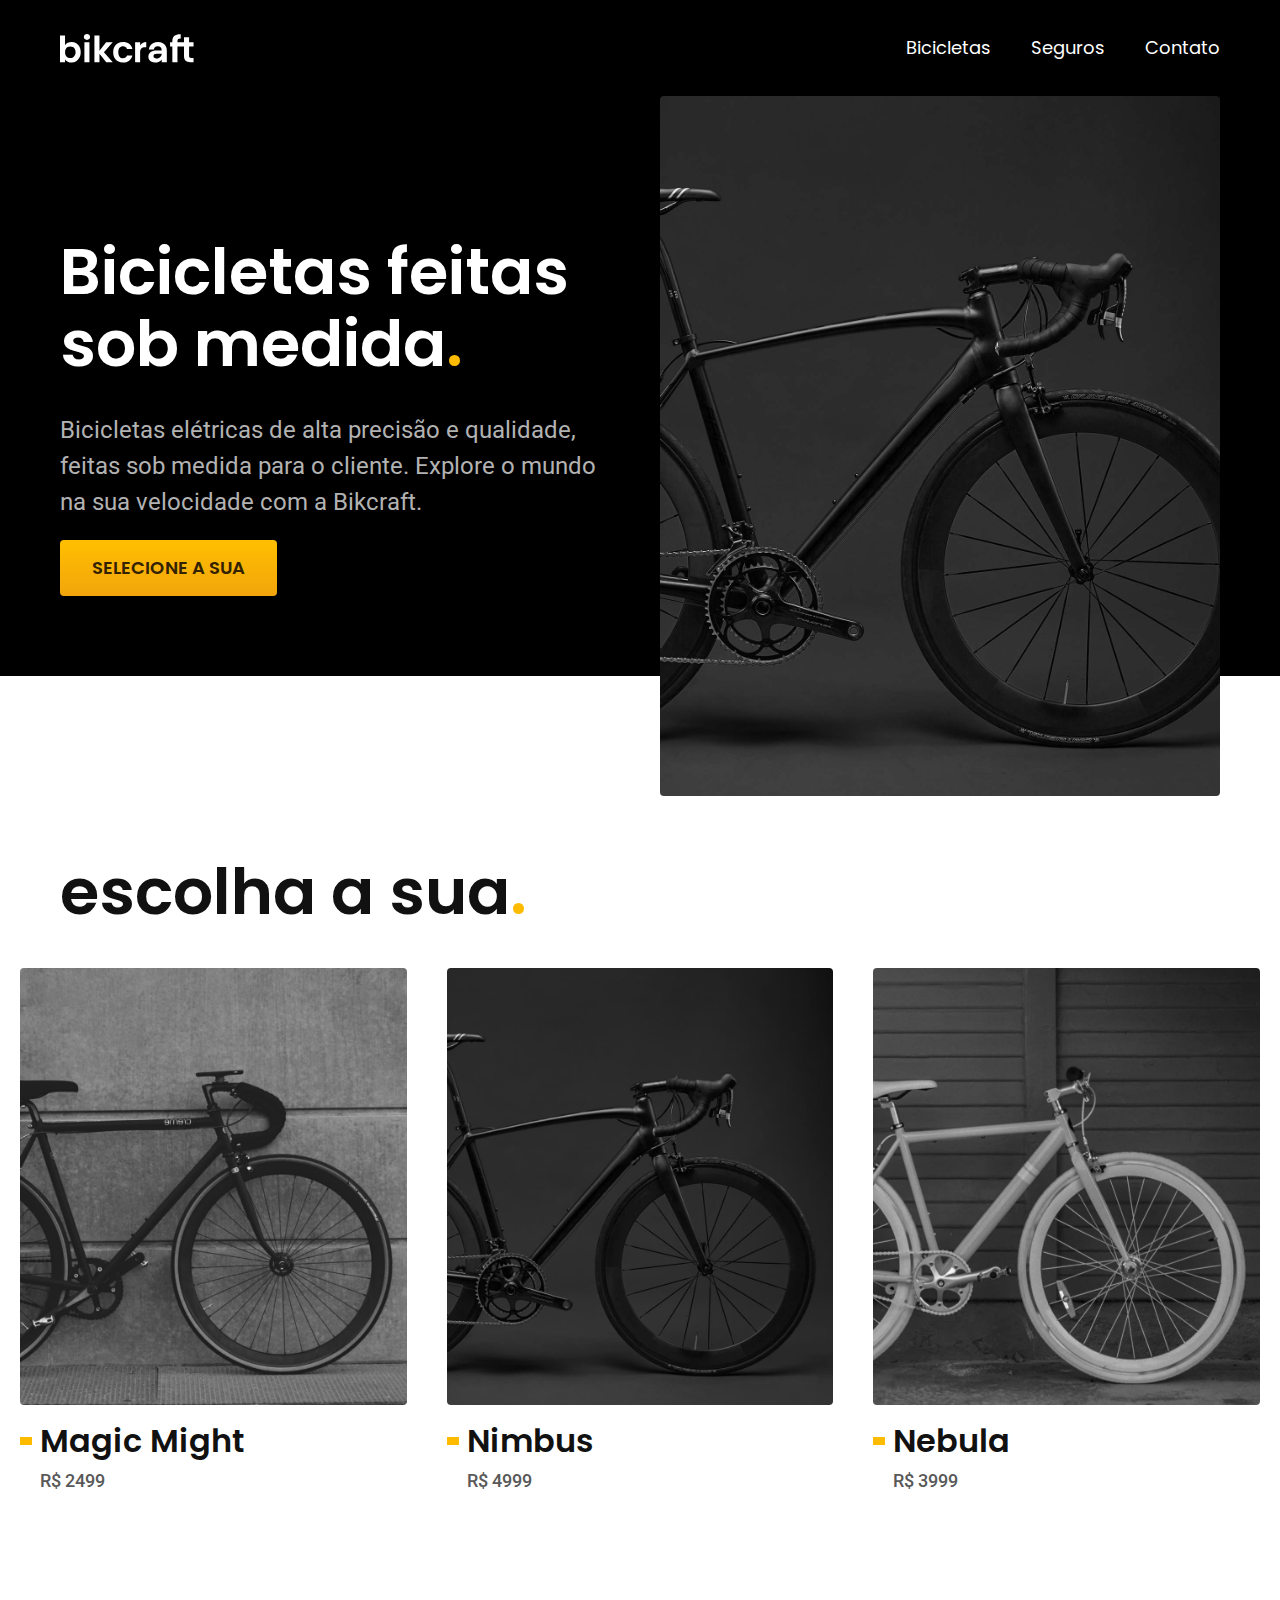
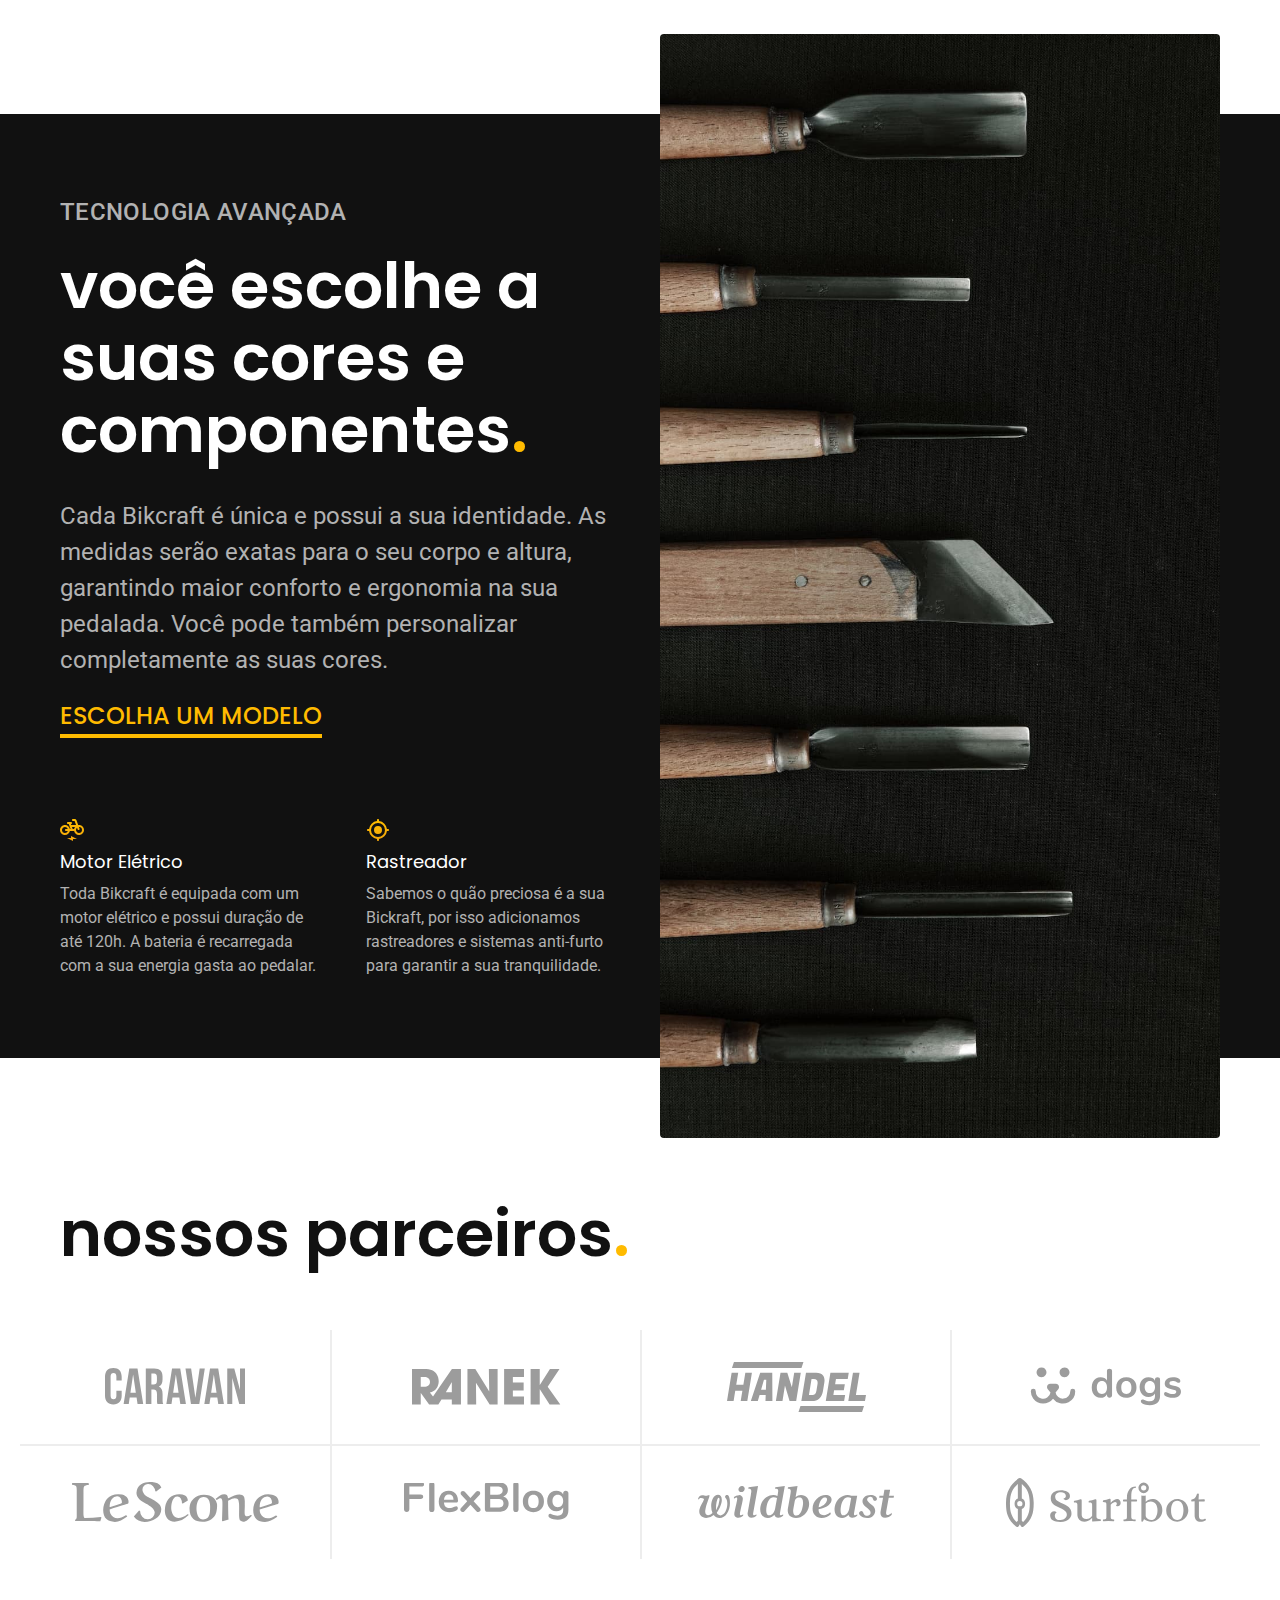
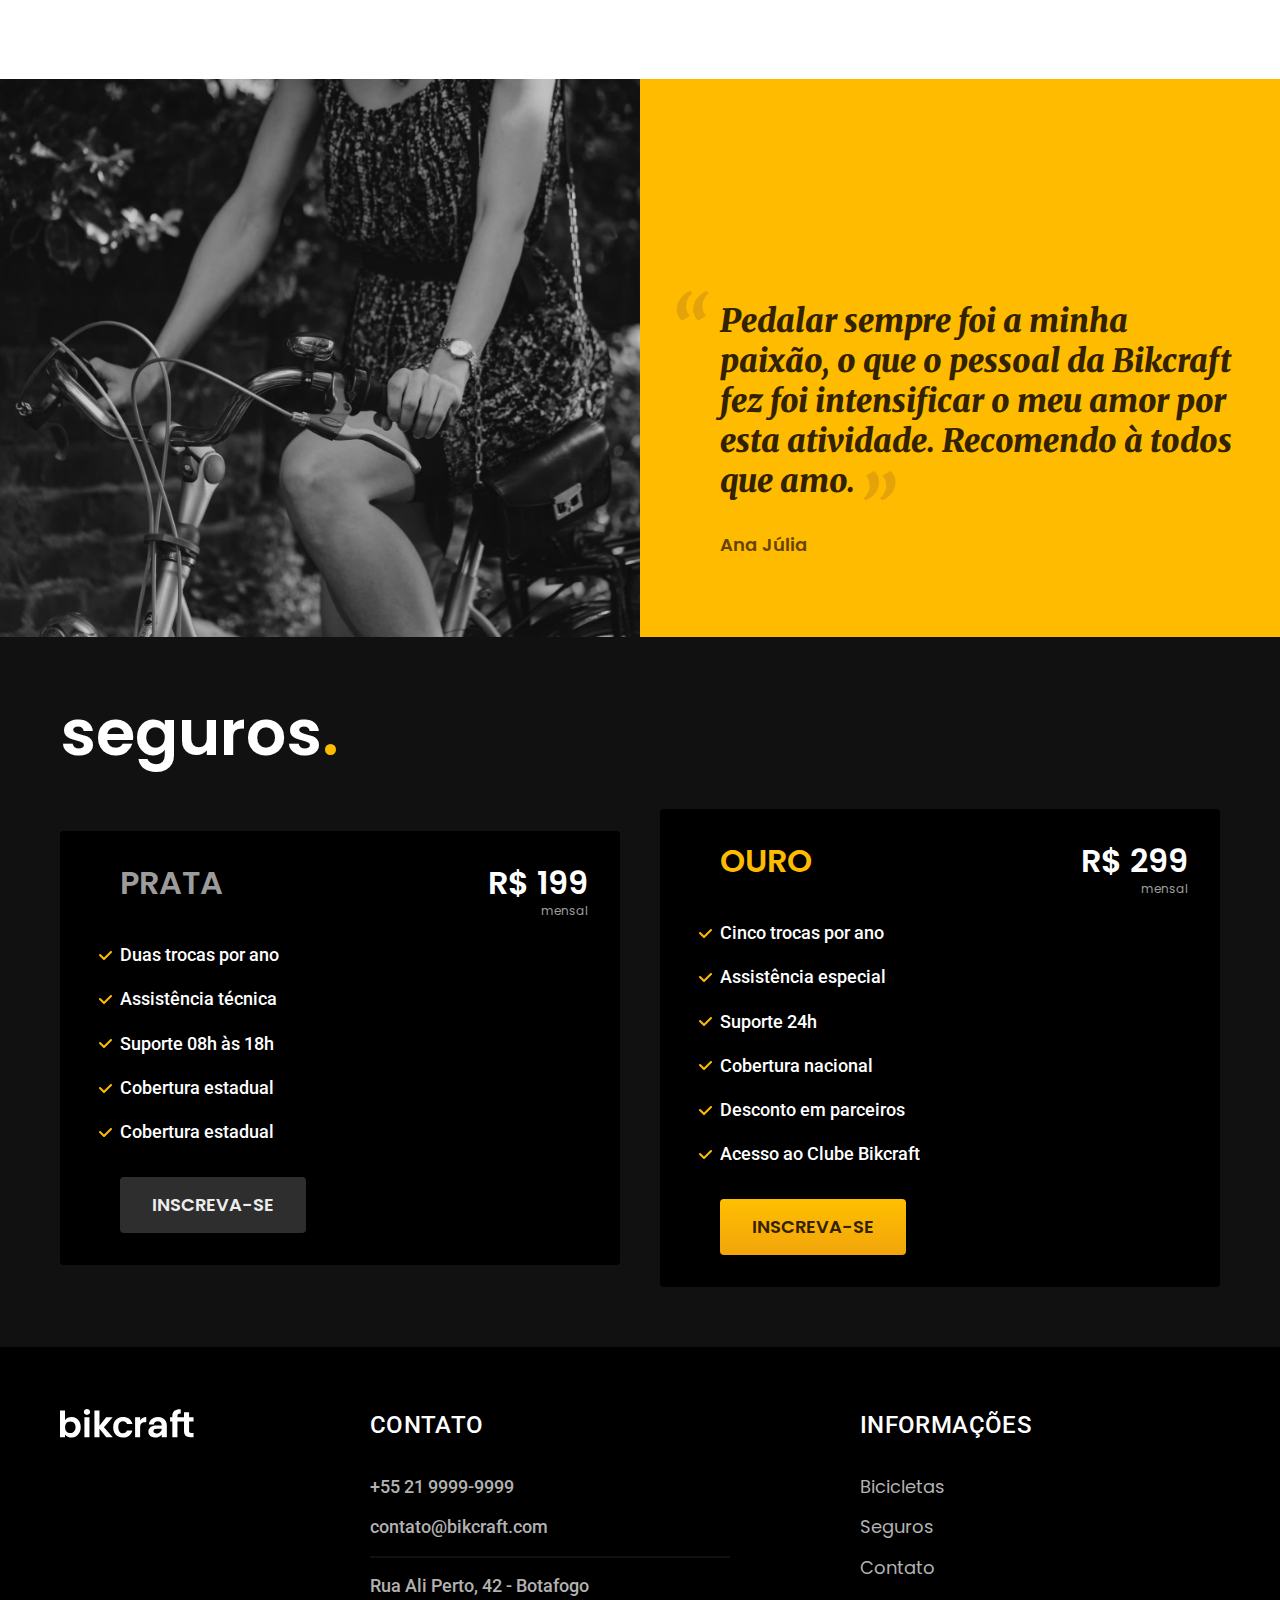
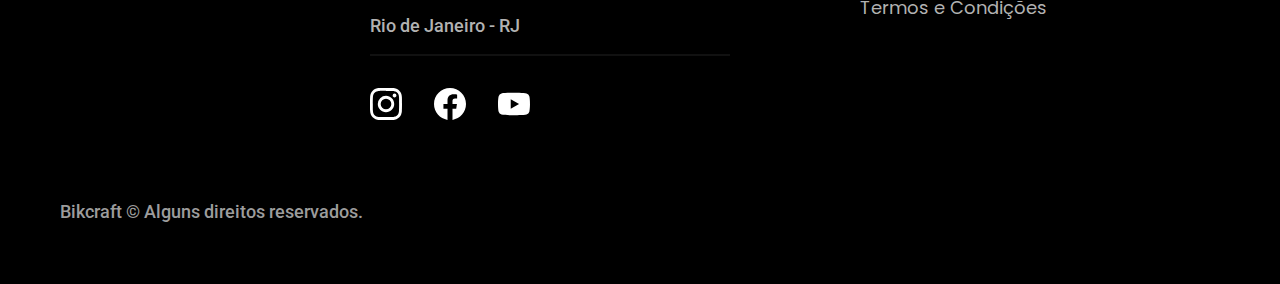
==== index.html @ 907025be "other bicicles included" ====
<!DOCTYPE html>
<html lang="en">
<head>
  <meta charset="UTF-8">
  <meta http-equiv="X-UA-Compatible" content="IE=edge">
  <meta name="viewport" content="width=device-width, initial-scale=1.0">
  <meta name="description" content="Bicicletas elétricas de alta precisão e qualidade,
  feitas sob medida para o cliente. Explore o mundo na sua velocidade com a Bikcraft.">

  <link rel="stylesheet" href="./src/css/style.css">

  <link rel="preconnect" href="https://fonts.googleapis.com">
  <link rel="preconnect" href="https://fonts.gstatic.com" crossorigin>
  <link href="https://fonts.googleapis.com/css2?family=Merriweather:ital,wght@1,900&family=Poppins:wght@400;600&family=Roboto:wght@400;500&display=swap" rel="stylesheet">

  <title>Bikcraft - Bicicletas Elétricas</title>
</head>

<body>
  <header class="header-bg">
    <div class="header container">
      <a href="./">
        <img src="./src/img/bikcraft.svg" alt="Bikcraft">
      </a>

      <nav aria-label="primaria">
        <ul class="header-menu font-1-m cor-0">
          <li><a href="./bicicletas.html">Bicicletas</a></li>
          <li><a href="./seguros.html">Seguros</a></li>
          <li><a href="./contato.html">Contato</a></li>
        </ul>
      </nav>
    </div>
  </header>

  <main class="introducao-bg">
    <div class="introducao container">
      <div class="introducao-conteudo">
        <h1 class="font-1-xxl cor-0">Bicicletas feitas sob medida<span class="cor-p1">.</span></h1>
        <p class="font-2-l cor-5">Bicicletas elétricas de alta precisão e qualidade,
        feitas sob medida para o cliente. Explore o mundo na sua velocidade com a Bikcraft.</p>
        <a class="botao" href="./bicicletas.html">Selecione a sua</a>
      </div>
      <div>
        <img src="./src/img/fotos/introducao.jpg" alt="Bicicleta elétrica preta.">
      </div>
    </div>
  </main>

  <article class="bicicletas-lista">
    <h2 class="container font-1-xxl">escolha a sua<span class="cor-p1">.</span></h2>

    <ul>
      <li>
        <a href="/bicicletas/magic.html">
          <img src="./src/img/bicicletas/magic-home.jpg" alt="Bicicleta preta">
          <h3 class="font-1-xl">Magic Might</h3>
          <span class="font-2-m cor-8">R$ 2499</span>
        </a>
      </li>
      <li>
        <a href="/bicicletas/nimbus.html">
          <img src="./src/img/bicicletas/nimbus-home.jpg" alt="Bicicleta preta">
          <h3 class="font-1-xl">Nimbus</h3>
          <span class="font-2-m cor-8">R$ 4999</span>
        </a>
      </li>
      <li>
        <a href="/bicicletas/nebula.html">
          <img src="./src/img/bicicletas/nebula-home.jpg" alt="Bicicleta preta">
          <h3 class="font-1-xl">Nebula</h3>
          <span class="font-2-m cor-8">R$ 3999</span>
        </a>
      </li>
    </ul>
  </article>

  <article class="tecnologia-bg">
    <div class="tecnologia container">
      <div class="tecnologia-conteudo">
        <span class="font-2-l-b cor-5">Tecnologia Avançada</span>
        <h2 class="font-1-xxl cor-0">você escolhe a suas cores e componentes<span class="cor-p1">.</span></h2>
        <p class="font-2-l cor-5">Cada Bikcraft é única e possui a sua identidade. As medidas serão exatas para o seu corpo e altura,
        garantindo maior conforto e ergonomia na sua pedalada.
        Você pode também personalizar completamente as suas cores.</p>
        <a class="link" href="./bicicletas.html">Escolha um modelo</a>
          <div class="tecnologia-vantagens">
            <div>
              <img src="/src/img/icones/eletrica.svg" alt="">
              <h3 class="font-1-m cor-0">Motor Elétrico</h3>
              <p class="font-2-s cor-5">Toda Bikcraft é equipada com um motor elétrico e possui duração de até 120h.
              A bateria é recarregada com a sua energia gasta ao pedalar.</p>
            </div>
            <div>
              <img src="/src/img/icones/rastreador.svg" alt="">
              <h3 class="font-1-m cor-0">Rastreador</h3>
              <p class="font-2-s cor-5">Sabemos o quão preciosa é a sua Bickraft, por isso adicionamos rastreadores e sistemas anti-furto
              para garantir a sua tranquilidade.</p>
            </div>
        </div>
      </div>
      <div class="tecnologia-img">
        <img src="./src/img/fotos/tecnologia.jpg" alt="">
      </div>
    </div>
  </article>

  <section class="parceiros" aria-label="Nossos Parceiros">
    <h2 class="container font-1-xxl">nossos parceiros<span class="cor-p1">.</span></h2>

    <ul>
      <li><img src="./src/img/parceiros/caravan.svg" alt="caravan"></li>
      <li><img src="./src/img/parceiros/ranek.svg" alt="ranek"></li>
      <li><img src="./src/img/parceiros/handel.svg" alt="handel"></li>
      <li><img src="./src/img/parceiros/dogs.svg" alt="dogs"></li>
      <li><img src="./src/img/parceiros/lescone.svg" alt="lescone"></li>
      <li><img src="./src/img/parceiros/flexblog.svg" alt="flexblog"></li>
      <li><img src="./src/img/parceiros/wildbeast.svg" alt="wildbeast"></li>
      <li><img src="./src/img/parceiros/surfbot.svg" alt="surfbot"></li>
    </ul>
  </section>

  <section class="depoimento" aria-label="Depoimento">
    <div>
      <img src="./src/img/fotos/depoimento.jpg" alt="Pessoa pedalando uma bicicleta Bikcraft">
    </div>
    <div class="depoimento-conteudo">
      <blockquote class="font-1-xl cor-p5">
        <p>Pedalar sempre foi a minha paixão, o que o pessoal da Bikcraft fez foi intensificar o meu amor por esta atividade. Recomendo à todos que amo.</p>
      </blockquote>
      <span class="font-1-m-b cor-p4">Ana Júlia</span>
    </div>
  </section>

  <article class="seguros-bg">
    <div class="seguros container">
      <h2 class="font-1-xxl cor-0">seguros<span class="cor-p1">.</span></h2>

      <div class="seguros-item">
        <h3 class="font-1-xl cor-6">PRATA</h3>
        <span class="font-1-xl cor-0">R$ 199 <span class="font-1-xs cor-6">mensal</span></span>
        <ul class="font-2-m cor-0">
          <li>Duas trocas por ano</li>
          <li>Assistência técnica</li>
          <li>Suporte 08h às 18h</li>
          <li>Cobertura estadual</li>
          <li>Cobertura estadual</li>
        </ul>
        <a class="botao secundario" href="./orcamento.html">Inscreva-se</a>
      </div>

      <div class="seguros-item">
        <h3 class="font-1-xl cor-p1">OURO</h3>
        <span class="font-1-xl cor-0">R$ 299 <span class="font-1-xs cor-6">mensal</span></span>
        <ul class="font-2-m cor-0">
          <li>Cinco trocas por ano</li>
          <li>Assistência especial</li>
          <li>Suporte 24h</li>
          <li>Cobertura nacional</li>
          <li>Desconto em parceiros</li>
          <li>Acesso ao Clube Bikcraft</li>
        </ul>
        <a class="botao" href="./orcamento.html">Inscreva-se</a>
      </div>
    </div>
  </article>

  <footer class="footer-bg">
    <div class="footer container">
      <img src="./src/img/bikcraft.svg" alt="Bikcraft">
      <div class="footer-contato">
        <h3 class="font-2-l-b cor-0">Contato</h3>
        <ul class="font-2-m cor-5">
          <li><a href="tel:+552199999999">+55 21 9999-9999</a></li>
          <li><a href="mailto:contato@bikcraft.com">contato@bikcraft.com</a></li>
          <li>Rua Ali Perto, 42 - Botafogo</li>
          <li>Rio de Janeiro - RJ</li>
        </ul>
        <div class="footer-redes">
          <a href="./">
            <img src="./src/img/redes/instagram.svg" alt="Instagram">
          </a>
          <a href="./">
            <img src="./src/img/redes/facebook.svg" alt="Facebook">
          </a>
          <a href="./">
            <img src="./src/img/redes/youtube.svg" alt="Youtube">
          </a>
        </div>
      </div>
      <div class="footer-informacoes">
        <h3 class="font-2-l-b cor-0">Informações</h3>
        <nav>
          <ul class="font-1-m cor-5">
            <li><a href="./bicicletas.html">Bicicletas</a></li>
            <li><a href="./seguros.html">Seguros</a></li>
            <li><a href="./contato.html">Contato</a></li>
            <li><a href="./termos.html">Termos e Condições</a></li>
          </ul>
        </nav>
      </div>
      <p class="footer-copy font-2-m cor-6">Bikcraft © Alguns direitos reservados.</p>
    </div>
  </footer>
</body>
</html>
---- src/css/style.css ----
@import "./global/global.css";
@import "./utilidades/tipografia.css";
@import "./utilidades/cores.css";
@import "./global/header.css";
@import "./global/footer.css";

/* utilidades */
@import "./utilidades/componentes.css";

/* home */
@import "./home/intro.css";
@import "./home/tecnologia.css";
@import "./home/parceiros.css";
@import "./home/depoimentos.css";

/* bicicletas */
@import "./bikes/bikes-list.css";
@import "./bikes/bicicletas.css";
@import "./bicicleta/bicicleta.css";

/* seguros */
@import "./seguros/seguros.css";
@import "./seguros/vantagens.css";
@import "./seguros/perguntas.css";

/* termos */
@import "./termos/termos.css";
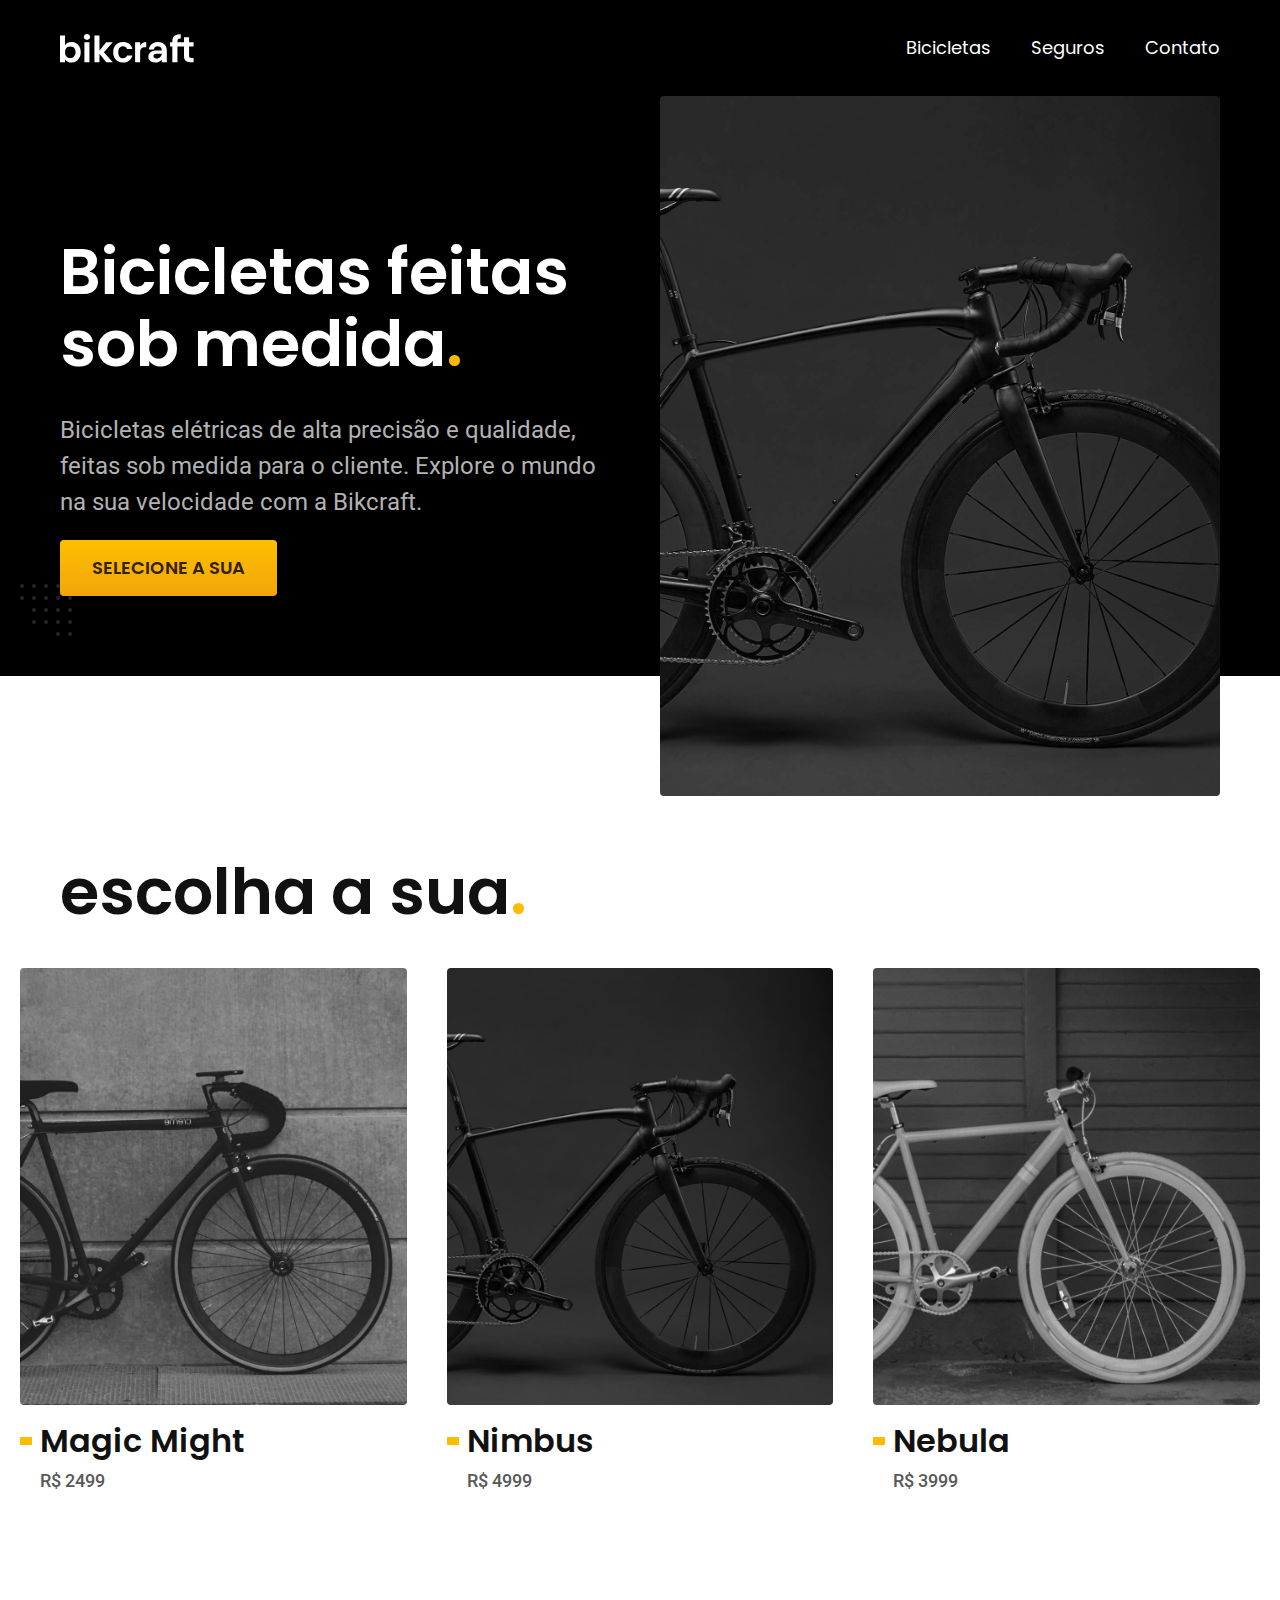
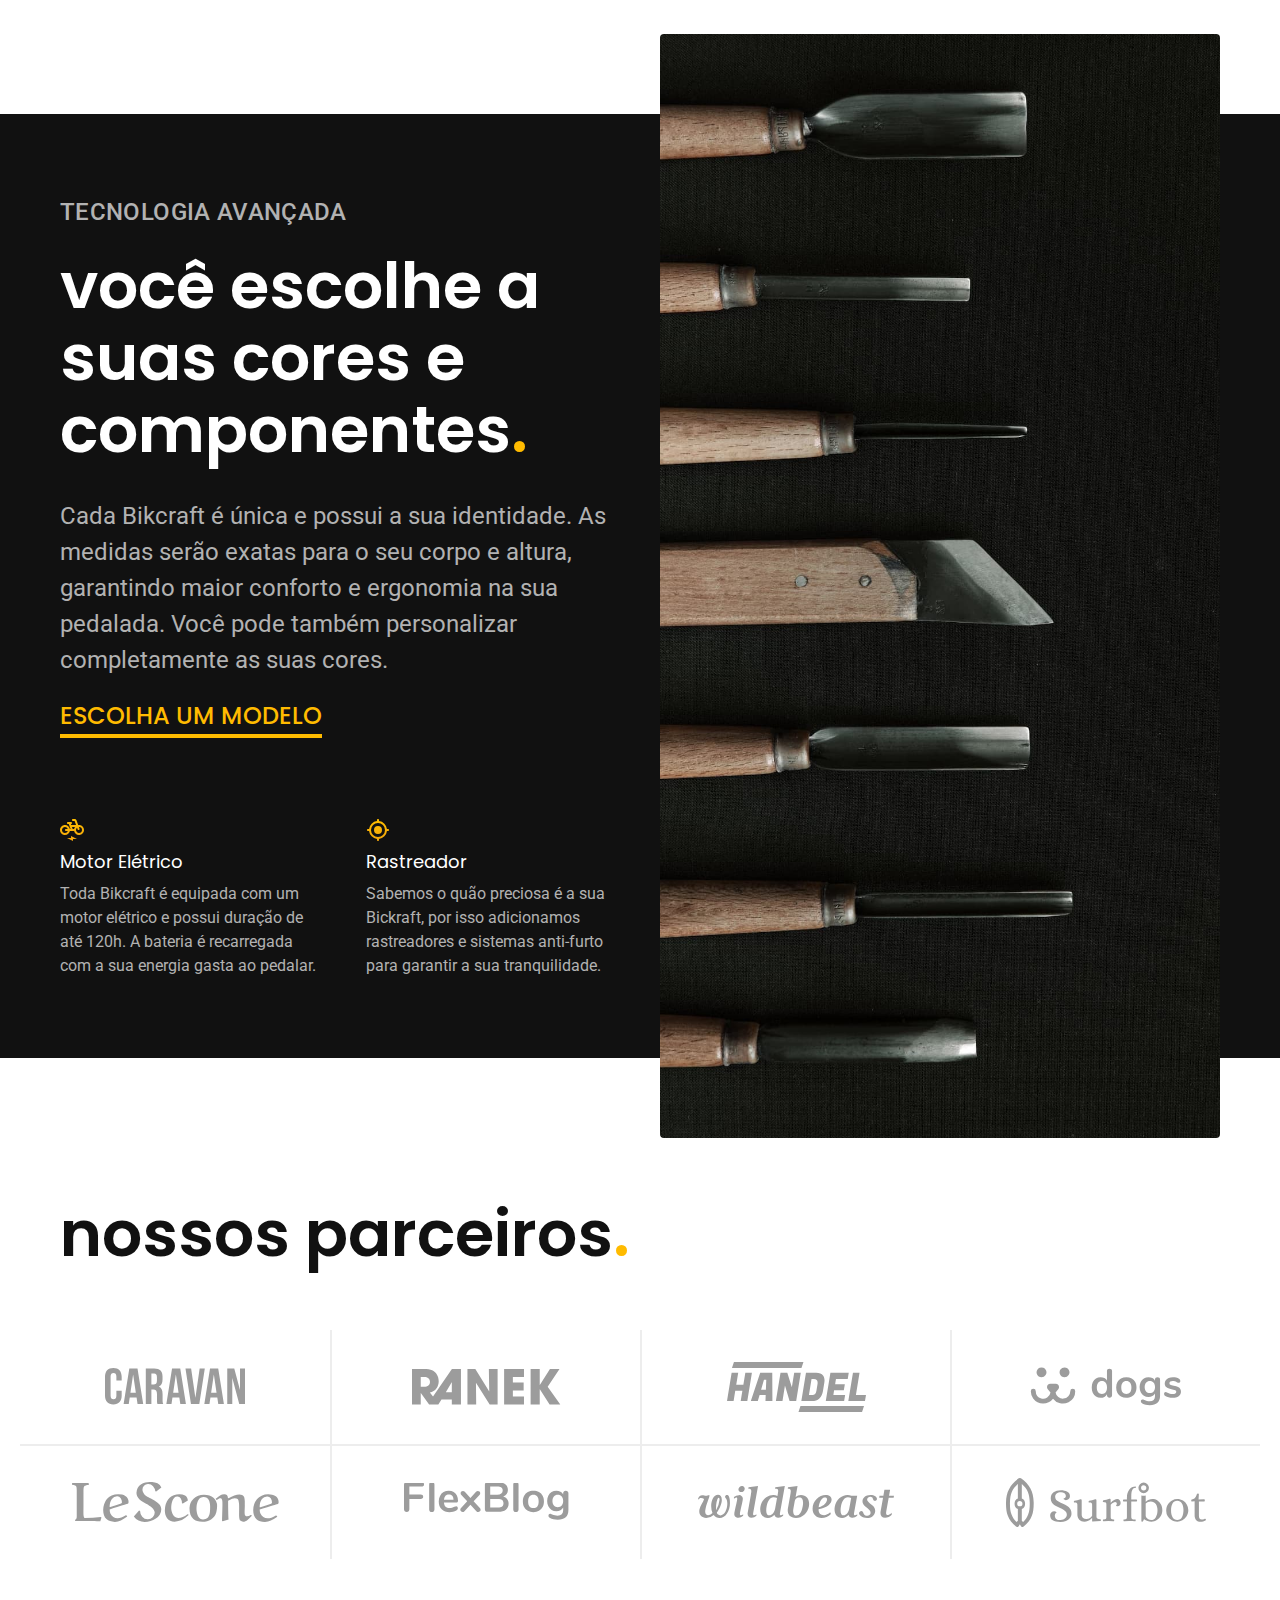
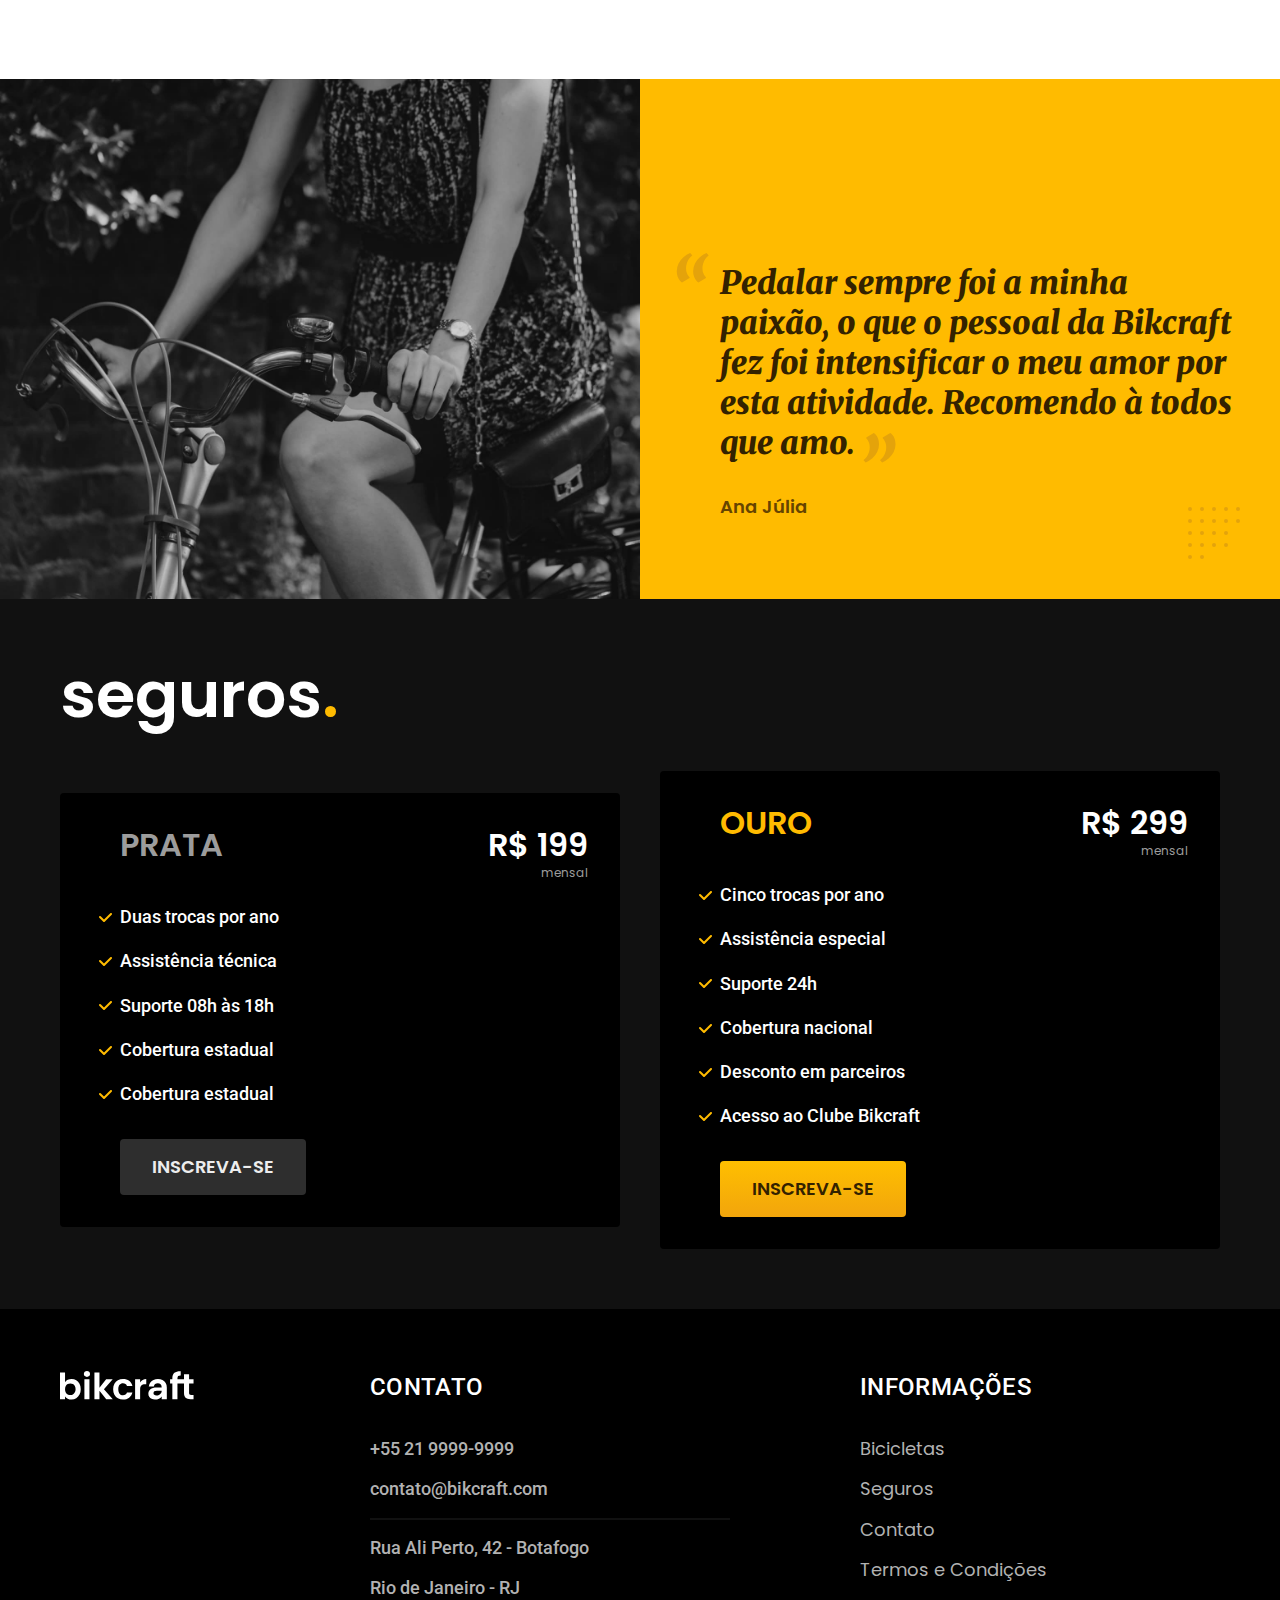
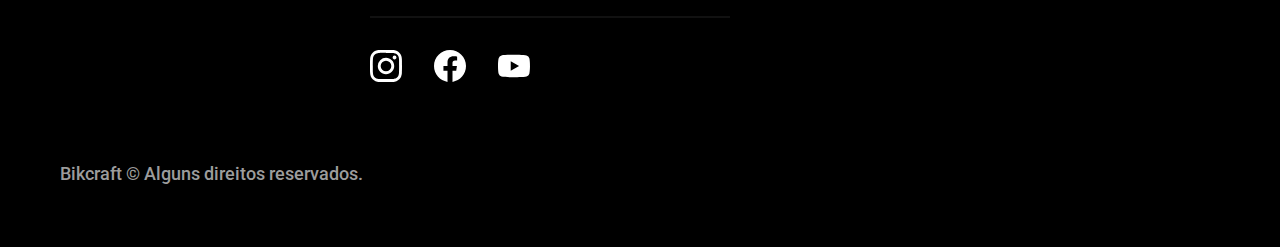
==== commit bd884ad3: "website almost done, still need JS to be added" ====
--- a/index.html
+++ b/index.html
@@ -7,6 +7,7 @@
   <meta name="description" content="Bicicletas elétricas de alta precisão e qualidade,
   feitas sob medida para o cliente. Explore o mundo na sua velocidade com a Bikcraft.">
 
+  <link rel="preload" href="./src/css/style.css" as="style">
   <link rel="stylesheet" href="./src/css/style.css">
 
   <link rel="preconnect" href="https://fonts.googleapis.com">
@@ -20,7 +21,7 @@
   <header class="header-bg">
     <div class="header container">
       <a href="./">
-        <img src="./src/img/bikcraft.svg" alt="Bikcraft">
+        <img src="./src/img/bikcraft.svg" width="136" height="32" alt="Bikcraft">
       </a>
 
       <nav aria-label="primaria">
@@ -41,9 +42,10 @@
         feitas sob medida para o cliente. Explore o mundo na sua velocidade com a Bikcraft.</p>
         <a class="botao" href="./bicicletas.html">Selecione a sua</a>
       </div>
-      <div>
-        <img src="./src/img/fotos/introducao.jpg" alt="Bicicleta elétrica preta.">
-      </div>
+      <picture>
+        <source media="(max-width: 800px)" srcset="./src/img/bicicletas/nimbus.jpg">
+        <img src="./src/img/fotos/introducao.jpg" width="1280" height="1600" alt="Bicicleta elétrica preta.">
+      </picture>
     </div>
   </main>
 
@@ -53,21 +55,21 @@
     <ul>
       <li>
         <a href="/bicicletas/magic.html">
-          <img src="./src/img/bicicletas/magic-home.jpg" alt="Bicicleta preta">
+          <img src="./src/img/bicicletas/magic-home.jpg" width="920" height="1040" alt="Bicicleta preta">
           <h3 class="font-1-xl">Magic Might</h3>
           <span class="font-2-m cor-8">R$ 2499</span>
         </a>
       </li>
       <li>
         <a href="/bicicletas/nimbus.html">
-          <img src="./src/img/bicicletas/nimbus-home.jpg" alt="Bicicleta preta">
+          <img src="./src/img/bicicletas/nimbus-home.jpg" width="920" height="1040" alt="Bicicleta preta">
           <h3 class="font-1-xl">Nimbus</h3>
           <span class="font-2-m cor-8">R$ 4999</span>
         </a>
       </li>
       <li>
         <a href="/bicicletas/nebula.html">
-          <img src="./src/img/bicicletas/nebula-home.jpg" alt="Bicicleta preta">
+          <img src="./src/img/bicicletas/nebula-home.jpg" width="920" height="1040" alt="Bicicleta preta">
           <h3 class="font-1-xl">Nebula</h3>
           <span class="font-2-m cor-8">R$ 3999</span>
         </a>
@@ -86,13 +88,13 @@
         <a class="link" href="./bicicletas.html">Escolha um modelo</a>
           <div class="tecnologia-vantagens">
             <div>
-              <img src="/src/img/icones/eletrica.svg" alt="">
+              <img src="/src/img/icones/eletrica.svg" width="24" height="24" alt="">
               <h3 class="font-1-m cor-0">Motor Elétrico</h3>
               <p class="font-2-s cor-5">Toda Bikcraft é equipada com um motor elétrico e possui duração de até 120h.
               A bateria é recarregada com a sua energia gasta ao pedalar.</p>
             </div>
             <div>
-              <img src="/src/img/icones/rastreador.svg" alt="">
+              <img src="/src/img/icones/rastreador.svg" width="24" height="24" alt="">
               <h3 class="font-1-m cor-0">Rastreador</h3>
               <p class="font-2-s cor-5">Sabemos o quão preciosa é a sua Bickraft, por isso adicionamos rastreadores e sistemas anti-furto
               para garantir a sua tranquilidade.</p>
@@ -100,7 +102,7 @@
         </div>
       </div>
       <div class="tecnologia-img">
-        <img src="./src/img/fotos/tecnologia.jpg" alt="">
+        <img src="./src/img/fotos/tecnologia.jpg" width="1200" height="1920" alt="">
       </div>
     </div>
   </article>
@@ -109,20 +111,20 @@
     <h2 class="container font-1-xxl">nossos parceiros<span class="cor-p1">.</span></h2>
 
     <ul>
-      <li><img src="./src/img/parceiros/caravan.svg" alt="caravan"></li>
-      <li><img src="./src/img/parceiros/ranek.svg" alt="ranek"></li>
-      <li><img src="./src/img/parceiros/handel.svg" alt="handel"></li>
-      <li><img src="./src/img/parceiros/dogs.svg" alt="dogs"></li>
-      <li><img src="./src/img/parceiros/lescone.svg" alt="lescone"></li>
-      <li><img src="./src/img/parceiros/flexblog.svg" alt="flexblog"></li>
-      <li><img src="./src/img/parceiros/wildbeast.svg" alt="wildbeast"></li>
-      <li><img src="./src/img/parceiros/surfbot.svg" alt="surfbot"></li>
+      <li><img src="./src/img/parceiros/caravan.svg" alt="caravan" width="140" height="38"></li>
+      <li><img src="./src/img/parceiros/ranek.svg" alt="ranek" width="149" height="36"></li>
+      <li><img src="./src/img/parceiros/handel.svg" alt="handel" width="139" height="50"></li>
+      <li><img src="./src/img/parceiros/dogs.svg" alt="dogs" width="152" height="39"></li>
+      <li><img src="./src/img/parceiros/lescone.svg" alt="lescone" width="208" height="41"></li>
+      <li><img src="./src/img/parceiros/flexblog.svg" alt="flexblog" width="165" height="38"></li>
+      <li><img src="./src/img/parceiros/wildbeast.svg" alt="wildbeast" width="196" height="34"></li>
+      <li><img src="./src/img/parceiros/surfbot.svg" alt="surfbot" width="200" height="49"></li>
     </ul>
   </section>
 
   <section class="depoimento" aria-label="Depoimento">
     <div>
-      <img src="./src/img/fotos/depoimento.jpg" alt="Pessoa pedalando uma bicicleta Bikcraft">
+      <img src="./src/img/fotos/depoimento.jpg" width="1560" height="1360" alt="Pessoa pedalando uma bicicleta Bikcraft">
     </div>
     <div class="depoimento-conteudo">
       <blockquote class="font-1-xl cor-p5">
@@ -167,7 +169,7 @@
 
   <footer class="footer-bg">
     <div class="footer container">
-      <img src="./src/img/bikcraft.svg" alt="Bikcraft">
+      <img src="./src/img/bikcraft.svg" width="136" height="32" alt="Bikcraft">
       <div class="footer-contato">
         <h3 class="font-2-l-b cor-0">Contato</h3>
         <ul class="font-2-m cor-5">
@@ -178,13 +180,13 @@
         </ul>
         <div class="footer-redes">
           <a href="./">
-            <img src="./src/img/redes/instagram.svg" alt="Instagram">
+            <img src="./src/img/redes/instagram.svg" width="32" height="32" alt="Instagram">
           </a>
           <a href="./">
-            <img src="./src/img/redes/facebook.svg" alt="Facebook">
+            <img src="./src/img/redes/facebook.svg" width="32" height="32" alt="Facebook">
           </a>
           <a href="./">
-            <img src="./src/img/redes/youtube.svg" alt="Youtube">
+            <img src="./src/img/redes/youtube.svg" width="32" height="32" alt="Youtube">
           </a>
         </div>
       </div>
--- a/src/css/style.css
+++ b/src/css/style.css
@@ -6,6 +6,7 @@
 
 /* utilidades */
 @import "./utilidades/componentes.css";
+@import "./utilidades/formulario.css";
 
 /* home */
 @import "./home/intro.css";
@@ -16,12 +17,22 @@
 /* bicicletas */
 @import "./bikes/bikes-list.css";
 @import "./bikes/bicicletas.css";
+
+/* bicicleta */
 @import "./bicicleta/bicicleta.css";
+@import "./bicicleta/seguro.css";
 
 /* seguros */
 @import "./seguros/seguros.css";
 @import "./seguros/vantagens.css";
 @import "./seguros/perguntas.css";
 
+/*contato */
+@import "./contato/contato.css";
+@import "./contato/lojas.css";
+
 /* termos */
 @import "./termos/termos.css";
+
+/* orcamento */
+@import "./orcamento/orcamento.css"
--- a/src/css/style.css
+++ b/src/css/style.css
@@ -6,6 +6,7 @@
 
 /* utilidades */
 @import "./utilidades/componentes.css";
+@import "./utilidades/formulario.css";
 
 /* home */
 @import "./home/intro.css";
@@ -16,12 +17,22 @@
 /* bicicletas */
 @import "./bikes/bikes-list.css";
 @import "./bikes/bicicletas.css";
+
+/* bicicleta */
 @import "./bicicleta/bicicleta.css";
+@import "./bicicleta/seguro.css";
 
 /* seguros */
 @import "./seguros/seguros.css";
 @import "./seguros/vantagens.css";
 @import "./seguros/perguntas.css";
 
+/*contato */
+@import "./contato/contato.css";
+@import "./contato/lojas.css";
+
 /* termos */
 @import "./termos/termos.css";
+
+/* orcamento */
+@import "./orcamento/orcamento.css"
